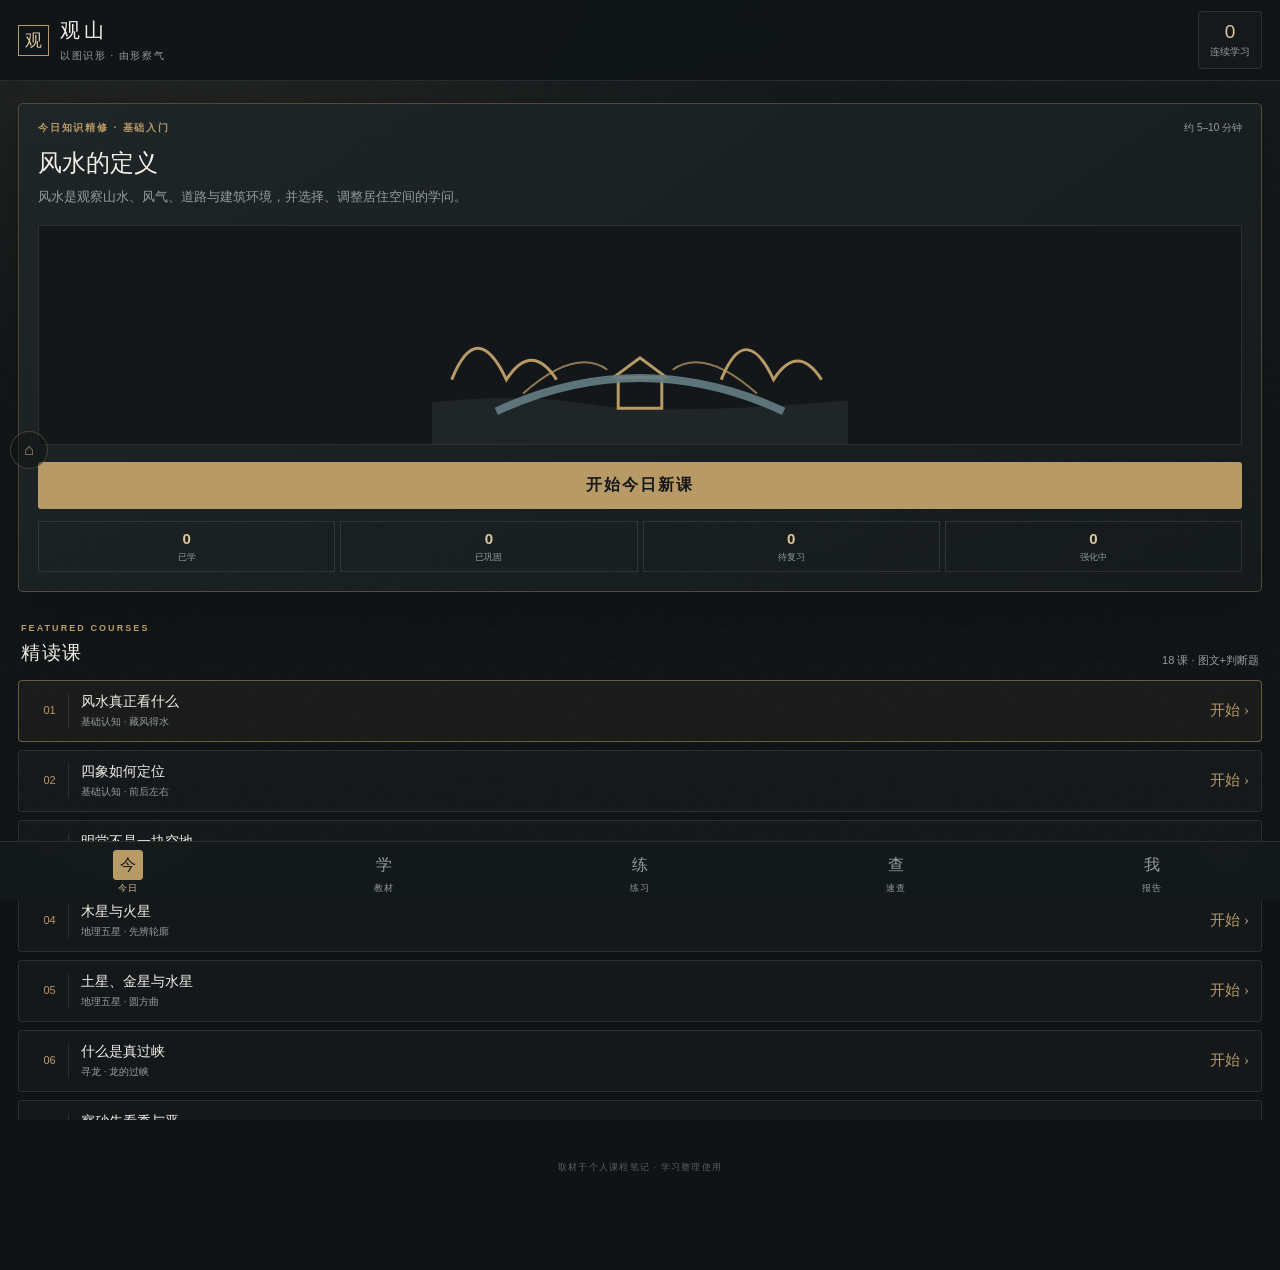
==== index.html @ dbce43f5 "首页改底部菜单：五个 tab，不再一路铺到底 用户反馈「界面太长了」。效仿象义随身的 .bottom-nav，把原来纵向排开的 五个版块拆成 today / book / drill / find /" ====
<!doctype html>
<html lang="zh-CN">
<head>
  <meta charset="utf-8">
  <meta name="viewport" content="width=device-width,initial-scale=1,viewport-fit=cover">
  <meta name="theme-color" content="#171b1d">
  <meta name="description" content="每天十分钟，以图识形，学习龙、砂、水、穴与城市风水。">
  <title>观山 · 风水识形</title>
  <link rel="manifest" href="manifest.json">
  <link rel="stylesheet" href="styles.css">
</head>
<body>
  <div class="grain"></div>
  <a class="portal" id="portal" href="https://nevergiveup0618.github.io/all-project/" aria-label="返回易术堂">⌂</a>
  <main class="app">
    <header class="mast">
      <div class="mast-id">
        <div class="seal">观</div>
        <div>
          <h1>观山</h1>
          <p class="subtitle" id="mast-sub">以图识形 · 由形察气</p>
        </div>
      </div>
      <button class="streak" id="streak" type="button"><b>0</b><span>连续学习</span></button>
    </header>

    <!-- ======== 今日 ======== -->
    <div class="view active" id="view-today">
      <section class="today" id="today"></section>

      <section class="section">
        <div class="section-head"><div><p>FEATURED COURSES</p><h2>精读课</h2></div><span>18 课 · 图文+判断题</span></div>
        <div class="path compact-path" id="featured-path"></div>
      </section>
    </div>

    <!-- ======== 学（教材） ======== -->
    <div class="view" id="view-book">
      <section class="section textbook">
        <div class="section-head"><div><p>TEXTBOOK</p><h2>教材</h2></div><span id="textbook-progress"></span></div>
        <p class="section-note">两种读法：<b>体系精讲</b>按龙穴砂水向的次第走，把五本教材讲同一件事的地方并到一起；<b>原文通读</b>按书从头读讲稿。查单个概念用「查」里的知识图鉴。</p>
        <div id="lecture-list" class="lecture-list"></div>
        <div id="textbook-list" class="textbook-list"></div>
        <a class="tb-index-link" href="zhishi.html">查全部知识点清单 · 1110 条<i>›</i></a>
      </section>
    </div>

    <!-- ======== 练 ======== -->
    <div class="view" id="view-drill">
      <section class="section image-training">
        <div class="section-head"><div><p>VISUAL QUIZ BANK</p><h2>识形图片题库</h2></div><span id="image-progress">0 / 75</span></div>
        <p class="section-note">一图五练：辨形、找证据、排误判、现场动作、综合结论。</p>
        <div class="image-stages" id="image-stages"></div>
        <div class="image-bank-actions"><button data-image-mode="next">继续练习</button><button data-image-mode="wrong">错图重练</button></div>
        <div class="image-recent" id="image-recent"></div>
      </section>

      <section class="section fieldwork">
        <div class="section-head"><div><p>FIELD PRACTICE</p><h2>实地勘察清单</h2></div><span id="field-progress">0 / 6</span></div>
        <p class="section-note">看完知识马上拿去用：按顺序观察、打勾并写下现场证据。</p>
        <div id="field-list" class="field-list"></div>
        <textarea id="field-notes" rows="4" placeholder="现场记录：位置、朝向、距离、风速、道路与水势……"></textarea>
      </section>
    </div>

    <!-- ======== 查 ======== -->
    <div class="view" id="view-find">
      <section class="section">
        <div class="section-head"><div><p>KNOWLEDGE ATLAS</p><h2>完整知识图鉴</h2></div><span id="library-count"></span></div>
        <p class="section-note">用于查概念、辨区别和回查教材；每日学习请从「今日」进入。</p>
        <div class="library-tools"><input id="library-search" type="search" placeholder="搜索：过峡 / 明堂 / 罗盘 / 八煞"><div class="library-tabs" id="library-tabs"></div></div>
        <div class="library-list" id="library-list"></div>
      </section>

      <section class="section">
        <div class="section-head"><div><p>QUICK REFERENCE</p><h2>识形速查</h2></div><span>7 张卡</span></div>
        <div class="reference-grid" id="ref-grid">
          <button data-ref="five">五星辨形<span>木火土金水</span></button>
          <button data-ref="four">四象定位<span>前后左右</span></button>
          <button data-ref="water">水形吉凶<span>环抱与反弓</span></button>
          <button data-ref="check">选宅六看<span>城市实用</span></button>
          <button data-ref="mount24">二十四山<span>八方三山</span></button>
          <button data-ref="huangquan">反复黄泉<span>坐向对应</span></button>
          <button data-ref="jiesha">劫煞对照<span>坐山取方</span></button>
        </div>
      </section>
    </div>

    <!-- ======== 我 ======== -->
    <div class="view" id="view-me">
      <section class="section dashboard" id="report">
        <div class="section-head"><div><p>LEARNING REPORT</p><h2>我的学习报告</h2></div><span>本机自动保存</span></div>
        <div id="report-content"></div>
      </section>
    </div>

    <footer>取材于个人课程笔记 · 学习整理使用</footer>
  </main>

  <nav class="tabbar" id="tabbar" aria-label="主导航">
    <button type="button" data-tab="today" class="on"><b>今</b><span>今日</span></button>
    <button type="button" data-tab="book"><b>学</b><span>教材</span></button>
    <button type="button" data-tab="drill"><b>练</b><span>练习</span></button>
    <button type="button" data-tab="find"><b>查</b><span>速查</span></button>
    <button type="button" data-tab="me"><b>我</b><span>报告</span></button>
  </nav>

  <div class="sheet" id="lesson-sheet" aria-hidden="true">
    <div class="sheet-mask" data-close></div>
    <article class="sheet-panel">
      <button class="sheet-close" data-close type="button">×</button>
      <div id="lesson-content"></div>
    </article>
  </div>

  <div class="sheet" id="ref-sheet" aria-hidden="true">
    <div class="sheet-mask" data-ref-close></div>
    <article class="sheet-panel ref-panel">
      <button class="sheet-close" data-ref-close type="button">×</button>
      <div id="ref-content"></div>
    </article>
  </div>

  <div class="sheet" id="textbook-sheet" aria-hidden="true">
    <div class="sheet-mask" data-tb-close></div>
    <article class="sheet-panel textbook-panel">
      <button class="sheet-close" data-tb-close type="button">×</button>
      <div id="textbook-content"></div>
    </article>
  </div>

  <div class="sheet" id="image-sheet" aria-hidden="true">
    <div class="sheet-mask" data-image-close></div>
    <article class="sheet-panel image-panel">
      <button class="sheet-close" data-image-close type="button">×</button>
      <div id="image-content"></div>
    </article>
  </div>

  <script src="data/textbook.js"></script>
  <script src="data/lectures.js"></script>
  <script src="library.js"></script>
  <script src="knowledge-detail.js"></script>
  <script src="image-bank.js"></script>
  <script src="app.js"></script>
  <script>if(window.top!==window.self){var p=document.getElementById('portal');if(p)p.remove()}</script>
</body>
</html>
---- styles.css ----
:root{--bg:#111517;--panel:#191e20;--panel2:#202628;--ink:#f1eee6;--muted:#969d9b;--line:rgba(255,255,255,.1);--gold:#b89a67;--gold2:#dbc79f;--good:#7f9b8c;--bad:#a87972}
*{box-sizing:border-box;-webkit-tap-highlight-color:transparent}html,body{margin:0;min-height:100%;background:var(--bg);color:var(--ink)}
body{font-family:"Songti SC","STSong","Noto Serif SC","PingFang SC",serif;background:radial-gradient(80% 45% at 12% 0,rgba(184,154,103,.09),transparent 65%),linear-gradient(180deg,#151a1c,#0f1315 70%)}
.portal{position:fixed;z-index:20;left:10px;top:50%;transform:translateY(-50%);width:38px;height:38px;display:grid;place-items:center;border:1px solid rgba(184,154,103,.45);border-radius:50%;background:rgba(17,21,23,.78);color:var(--gold2);text-decoration:none;opacity:.7}
button{font:inherit}.grain{position:fixed;inset:0;opacity:.18;pointer-events:none;background-image:url("data:image/svg+xml,%3Csvg viewBox='0 0 160 160' xmlns='http://www.w3.org/2000/svg'%3E%3Cfilter id='n'%3E%3CfeTurbulence type='fractalNoise' baseFrequency='.9' numOctaves='2' stitchTiles='stitch'/%3E%3C/filter%3E%3Crect width='100%25' height='100%25' filter='url(%23n)' opacity='.08'/%3E%3C/svg%3E")}
.app{position:relative;width:min(100%,520px);margin:auto;padding:0 18px calc(env(safe-area-inset-bottom) + 96px)}
/* ⭐ 2026-08-11 底部菜单改版：首页原本 5 个版块一路铺到底（用户反馈「太长了」），
   改成「今日/教材/练习/速查/报告」五个 view，效仿象义随身的 .bottom-nav。
   ⚠️ 抬头改成 sticky 细条，用负 margin 顶掉 .app 的左右内边距；
      .app 的上内边距已归零，安全区由 .mast 自己吃。 */
.mast{position:sticky;top:0;z-index:15;display:flex;justify-content:space-between;align-items:center;gap:12px;
  margin:0 -18px 20px;padding:calc(env(safe-area-inset-top) + 11px) 18px 11px;
  background:rgba(17,21,23,.93);backdrop-filter:blur(12px);-webkit-backdrop-filter:blur(12px);border-bottom:1px solid var(--line)}
.mast-id{display:flex;align-items:center;gap:11px;min-width:0}
.seal{flex:none;width:31px;height:31px;display:grid;place-items:center;border:1px solid var(--gold);color:var(--gold2);font-size:17px}
.eyebrow,.section-head p{margin:0 0 7px;color:var(--gold);font:600 9px/1 "PingFang SC",sans-serif;letter-spacing:.23em}
.mast h1{font-size:20px;letter-spacing:.2em;margin:0;font-weight:550}
.subtitle{color:var(--muted);font-size:10px;letter-spacing:.16em;margin:5px 0 0;white-space:nowrap;overflow:hidden;text-overflow:ellipsis}
.view{display:none}.view.active{display:block}
.tabbar{position:fixed;left:0;right:0;bottom:0;z-index:30;display:flex;width:min(100%,520px);margin:0 auto;
  background:rgba(20,25,27,.96);backdrop-filter:blur(14px);-webkit-backdrop-filter:blur(14px);
  border-top:1px solid var(--line);padding-bottom:env(safe-area-inset-bottom)}
.tabbar button{flex:1;border:0;background:none;color:var(--muted);font-family:inherit;
  padding:8px 0 7px;display:flex;flex-direction:column;align-items:center;gap:4px}
.tabbar b{width:30px;height:30px;display:grid;place-items:center;border:1px solid transparent;border-radius:3px;font-size:16px;font-weight:500}
.tabbar span{font:9px/1 "PingFang SC",sans-serif;letter-spacing:.1em}
.tabbar button.on{color:var(--gold2)}
.tabbar button.on b{background:var(--gold);color:#141718;border-color:var(--gold)}.streak{border:1px solid var(--line);background:rgba(255,255,255,.025);color:var(--ink);border-radius:4px;padding:10px 11px;text-align:center}.streak b{display:block;color:var(--gold2);font:500 19px/1 "PingFang SC",sans-serif}.streak span{display:block;color:var(--muted);font:10px/1.2 "PingFang SC",sans-serif;margin-top:5px}
.today{margin:22px 0 32px;padding:19px;border:1px solid rgba(184,154,103,.34);background:linear-gradient(145deg,rgba(32,38,40,.94),rgba(22,27,29,.95));box-shadow:0 18px 50px rgba(0,0,0,.2);border-radius:5px}.today-top{display:flex;justify-content:space-between;align-items:flex-start}.today-label{color:var(--gold);font:600 10px/1 "PingFang SC",sans-serif;letter-spacing:.18em}.today-time{color:var(--muted);font:10px/1 "PingFang SC",sans-serif}.today h2{font-size:24px;margin:14px 0 7px;font-weight:550}.today-desc{color:var(--muted);font:13px/1.7 "PingFang SC",sans-serif;margin:0}.today-visual{height:180px;margin:17px 0;background:#131719;border:1px solid var(--line);overflow:hidden}.today-visual svg,.lesson-visual svg{width:100%;height:100%;display:block}.start{width:100%;border:0;border-radius:3px;padding:13px;background:var(--gold);color:#141718;font-weight:650;letter-spacing:.12em}.done-banner{display:flex;align-items:center;justify-content:center;gap:8px;color:var(--good);font:12px/1 "PingFang SC",sans-serif;margin-top:11px}
.study-metrics{display:grid;grid-template-columns:repeat(4,1fr);gap:5px;margin-top:12px}.study-metrics span{padding:8px 2px;border:1px solid var(--line);text-align:center;color:var(--muted);font:9px/1.2 "PingFang SC",sans-serif}.study-metrics b{display:block;margin-bottom:4px;color:var(--gold2);font-size:15px}
.section{margin:0 0 33px}.section-head{display:flex;align-items:end;justify-content:space-between;margin:0 3px 14px}.section-head h2{font-size:19px;margin:0;font-weight:550;letter-spacing:.08em}.section-head>span{color:var(--muted);font:11px/1 "PingFang SC",sans-serif}
.path{display:grid;gap:8px}.path-item{width:100%;display:grid;grid-template-columns:38px 1fr auto;gap:12px;align-items:center;padding:12px;border:1px solid var(--line);background:rgba(255,255,255,.025);color:var(--ink);text-align:left;border-radius:4px}.path-item.active{border-color:rgba(184,154,103,.5);background:rgba(184,154,103,.06)}.path-item.done{opacity:.62}.path-no{height:34px;display:grid;place-items:center;border-right:1px solid var(--line);color:var(--gold);font:11px/1 "PingFang SC",sans-serif}.path-copy b{display:block;font-size:14px;font-weight:550}.path-copy span{display:block;color:var(--muted);font:10px/1.5 "PingFang SC",sans-serif;margin-top:3px}.path-state{color:var(--gold);font-size:15px}
.course-tabs{display:flex;gap:7px;margin:-2px 2px 12px;overflow:auto}.course-tabs button{flex:none;padding:7px 11px;border:1px solid var(--line);border-radius:18px;background:transparent;color:var(--muted);font:10px/1 "PingFang SC",sans-serif}.course-tabs button.on{border-color:var(--gold);color:var(--gold2);background:rgba(184,154,103,.06)}.path-empty{padding:24px 12px;border:1px dashed var(--line);color:var(--muted);text-align:center;font:12px/1.7 "PingFang SC",sans-serif}.path-state.replay{font:9px/1 "PingFang SC",sans-serif;white-space:nowrap;color:var(--gold2)}
.reference-grid{display:grid;grid-template-columns:1fr 1fr;gap:8px}.reference-grid button{padding:16px 13px;border:1px solid var(--line);border-radius:4px;background:rgba(255,255,255,.025);color:var(--ink);text-align:left;font-size:14px}.reference-grid span{display:block;color:var(--muted);font:10px/1 "PingFang SC",sans-serif;margin-top:7px}footer{text-align:center;color:#59615f;font-size:9px;letter-spacing:.14em;padding-top:8px}
.library-tools{margin-bottom:12px}.library-tools input{width:100%;padding:12px 13px;border:1px solid var(--line);border-radius:3px;background:rgba(255,255,255,.035);color:var(--ink);outline:none;font:12px/1 "PingFang SC",sans-serif}.library-tools input:focus{border-color:rgba(184,154,103,.55)}.library-tabs{display:flex;gap:7px;overflow:auto;padding:9px 0 2px}.library-tabs button{flex:none;padding:6px 11px;border:1px solid var(--line);border-radius:18px;background:transparent;color:var(--muted);font:10px/1 "PingFang SC",sans-serif}.library-tabs button.on{border-color:var(--gold);color:var(--gold2)}.library-list{display:grid;gap:7px;max-height:540px;overflow:auto}.library-item{display:grid;grid-template-columns:33px 1fr auto;align-items:center;gap:10px;width:100%;padding:11px;border:1px solid var(--line);border-radius:3px;background:rgba(255,255,255,.02);color:var(--ink);text-align:left}.library-item .li-no{color:var(--gold);font:9px/1 "PingFang SC",sans-serif}.library-item b{display:block;font-size:13px;font-weight:550}.library-item small{display:block;color:var(--muted);font:9px/1.4 "PingFang SC",sans-serif;margin-top:3px}.library-item>i{font-style:normal;color:#66706d}.knowledge-card{padding:14px 0;border-bottom:1px solid #d5d0c6}.knowledge-card:last-child{border:0}.knowledge-card h3{font-size:18px;margin:0 0 8px}.knowledge-card p{font:13px/1.85 "PingFang SC",sans-serif;color:#5f6562;margin:0}.knowledge-tags{display:flex;gap:6px;margin:12px 0}.knowledge-tags span{padding:5px 8px;background:#e4e0d7;color:#806944;font:9px/1 "PingFang SC",sans-serif;border-radius:2px}
.section-note{margin:-6px 3px 12px;color:var(--muted);font:11px/1.65 "PingFang SC",sans-serif}.library-category{width:100%;display:grid;grid-template-columns:1fr auto;gap:10px;align-items:center;padding:16px 14px;border:1px solid var(--line);border-radius:4px;background:rgba(255,255,255,.025);color:var(--ink);text-align:left}.library-category b{display:block;font-size:15px}.library-category p{margin:5px 0 0;color:var(--muted);font:10px/1.55 "PingFang SC",sans-serif}.library-category span{color:var(--gold2);font:11px/1 "PingFang SC",sans-serif}.knowledge-checks{display:grid;gap:7px;margin-top:10px}.knowledge-checks div{padding:9px 10px;background:#e7e3da;color:#4f5653;font:12px/1.6 "PingFang SC",sans-serif}.knowledge-checks i{color:#987a4d;font-style:normal;margin-right:6px}
.sheet{position:fixed;inset:0;z-index:30;visibility:hidden}.sheet.on{visibility:visible}.sheet-mask{position:absolute;inset:0;background:rgba(0,0,0,.72);opacity:0;transition:.25s}.sheet.on .sheet-mask{opacity:1}.sheet-panel{position:absolute;left:50%;bottom:0;transform:translate(-50%,105%);width:min(100%,560px);max-height:92vh;overflow:auto;background:#f1eee6;color:#202526;border-radius:9px 9px 0 0;padding:25px 20px calc(env(safe-area-inset-bottom) + 30px);transition:transform .3s ease}.sheet.on .sheet-panel{transform:translate(-50%,0)}.sheet-close{position:sticky;float:right;top:0;z-index:2;width:34px;height:34px;border:1px solid #d7d2c8;background:#e9e5dc;border-radius:50%;font-size:21px;color:#5e625f}.lesson-kicker{color:#8f7348;font:600 10px/1 "PingFang SC",sans-serif;letter-spacing:.18em}.sheet h2{font-size:27px;margin:10px 45px 6px 0}.lesson-lead{color:#727673;font:13px/1.7 "PingFang SC",sans-serif}.lesson-visual{height:220px;background:#e5e1d8;margin:20px 0;border:1px solid #d4cec2}.observe{padding:14px;border-left:3px solid #a88958;background:#e7e3da;font:13px/1.75 "PingFang SC",sans-serif}.keypoints{display:grid;gap:8px;margin:18px 0}.keypoint{display:grid;grid-template-columns:26px 1fr;gap:8px;padding:10px;border-bottom:1px solid #d7d2c8}.keypoint i{color:#9b7a49;font-style:normal}.keypoint b{font-size:14px}.keypoint p{margin:4px 0 0;color:#656a67;font:12px/1.6 "PingFang SC",sans-serif}.compare{display:grid;grid-template-columns:1fr 1fr;gap:8px;margin:18px 0}.compare>div{padding:13px;border:1px solid #d5d0c6}.compare .good{border-top:3px solid #718b7c}.compare .bad{border-top:3px solid #a56f68}.compare b{display:block;font-size:13px}.compare p{margin:6px 0 0;color:#666b68;font:11px/1.55 "PingFang SC",sans-serif}.quiz{margin-top:22px;padding-top:19px;border-top:1px solid #cec8bd}.quiz h3{font-size:16px}.answers{display:grid;gap:8px}.answers button{padding:11px;border:1px solid #cfc9be;background:#f7f5f0;text-align:left;border-radius:3px;color:#292e2e}.answers button.ok{background:#dfe8e1;border-color:#789184}.answers button.no{background:#eadedc;border-color:#a77972}.feedback{font:12px/1.7 "PingFang SC",sans-serif;color:#656a67;min-height:20px}.complete{width:100%;padding:13px;border:0;border-radius:3px;background:#252c2e;color:#fff;margin-top:18px}.complete.done{background:#718b7c}.source{color:#999b96;font:9px/1.5 "PingFang SC",sans-serif;text-align:center;margin-top:13px}.ref-panel h2{margin-bottom:18px}.ref-list{display:grid;gap:8px}.ref-row{padding:13px;border:1px solid #d5d0c6}.ref-row b{font-size:14px}.ref-row p{margin:5px 0 0;color:#666b68;font:12px/1.6 "PingFang SC",sans-serif}
@media(min-width:700px){.today-visual{height:220px}}
@media(prefers-reduced-motion:reduce){.sheet-mask,.sheet-panel{transition:none}}
/* Touch safety: keep the sheet content above its dismiss mask. */
.sheet-mask{z-index:0}.sheet-panel{z-index:1}.sheet-close{z-index:4}
.quiz,.complete{position:relative;z-index:2}.answers button{position:relative!important;z-index:5!important;display:block;width:100%;min-height:48px;cursor:pointer;pointer-events:auto!important;touch-action:manipulation;-webkit-appearance:none;user-select:none}.complete{cursor:pointer;touch-action:manipulation}
.lesson-section{display:grid;grid-template-columns:30px 1fr;gap:11px;padding:19px 0;border-bottom:1px solid #d7d2c8}.lesson-section>span{color:#9b7a49;font:10px/1 "PingFang SC",sans-serif;padding-top:5px}.lesson-section h3,.related h3{font-size:16px;margin:0 0 8px}.lesson-section>div>p{margin:0;color:#5f6562;font:13px/1.85 "PingFang SC",sans-serif}.lesson-section .keypoints{margin:0}.mistake{margin:18px 0;padding:14px;background:#e7e1d8;border-left:3px solid #9c6e67}.mistake b{font-size:13px}.mistake p{margin:5px 0 0;color:#656461;font:12px/1.75 "PingFang SC",sans-serif}.related{margin:22px 0 5px}.related button{display:block;width:100%;padding:11px 0;border:0;border-bottom:1px solid #d7d2c8;background:transparent;text-align:left;color:#262c2c}.related button b{display:block;font-size:13px}.related button span{display:block;margin-top:4px;color:#6a706d;font:11px/1.55 "PingFang SC",sans-serif}
.rate{margin-top:22px;padding:16px;background:#e4e0d7}.rate h3{font-size:15px;margin:0 0 11px}.rate>div{display:grid;grid-template-columns:repeat(3,1fr);gap:6px}.rate button{padding:10px 3px;border:1px solid #cac3b8;background:#f4f1ea;color:#343a38;font-size:12px}.rate small{display:block;margin-top:4px;color:#777b78;font-size:8px}
.report-grid{display:grid;grid-template-columns:repeat(3,1fr);gap:8px}.report-grid div{background:rgba(255,255,255,.03);border:1px solid var(--line);padding:14px 4px;text-align:center}.report-grid b{display:block;font:26px Georgia;color:var(--gold2)}.report-grid span{font:9px "PingFang SC",sans-serif;color:var(--muted)}.weak{margin-top:9px;padding:13px;border-left:2px solid var(--gold);background:rgba(255,255,255,.025);display:grid;gap:5px}.weak span{color:var(--muted);font:10px/1.5 "PingFang SC",sans-serif}.weak button{justify-self:start;border:0;background:none;color:var(--gold2);padding:4px 0;font-size:11px}.badges{display:flex;gap:7px;overflow:auto;padding-top:11px}.badge{min-width:83px;padding:9px 5px;border:1px solid var(--line);text-align:center;font-size:10px;color:#606866}.badge i,.badge small{display:block}.badge i{font:18px Georgia}.badge.earned{color:var(--gold2);border-color:rgba(184,154,103,.5);background:rgba(184,154,103,.06)}.badge small{font-size:8px;opacity:.65;margin-top:3px}.mindmap{display:grid;grid-template-columns:96px 1fr;gap:20px;align-items:center}.map-root{border:1px solid var(--gold);background:#202628;color:var(--gold2);border-radius:50%;width:94px;height:94px;display:flex;flex-direction:column;align-items:center;justify-content:center;text-align:center;font-size:21px}.map-root small{font:8px sans-serif;opacity:.65}.map-branches{display:grid;grid-template-columns:repeat(2,1fr);gap:7px}.map-branches button{text-align:left;padding:10px;border:1px solid var(--line);background:rgba(255,255,255,.025);color:var(--ink)}.map-branches b,.map-branches span,.map-branches small{display:block}.map-branches span{font-size:9px;margin:3px 0;color:var(--muted)}.map-branches small{font-size:8px;color:var(--gold)}.field-list{display:grid;gap:7px}.field-list label{display:flex;align-items:center;gap:9px;padding:12px;border:1px solid var(--line);background:rgba(255,255,255,.025);font-size:11px}.field-list input{width:19px;height:19px;accent-color:#9b825b}.field-list label>span{font:16px Georgia;color:var(--gold)}.fieldwork textarea{width:100%;margin-top:10px;padding:13px;border:1px solid var(--line);background:rgba(255,255,255,.035);color:var(--ink);font:11px/1.7 "PingFang SC",sans-serif;resize:vertical}.real-photo{margin:20px 0;background:#171b1d;padding:7px}.real-photo img{display:block;width:100%}.real-photo figcaption{padding:8px 4px 2px;color:#c9c0ad;font:9px/1.5 "PingFang SC",sans-serif}
@media(max-width:430px){.mindmap{grid-template-columns:1fr}.map-root{margin:auto;width:84px;height:84px}.report-grid b{font-size:22px}}
.image-stages{display:grid;gap:8px}.image-stages>button{display:grid;grid-template-columns:35px 1fr auto;gap:10px;align-items:center;width:100%;padding:13px;border:1px solid var(--line);background:rgba(255,255,255,.025);color:var(--ink);text-align:left}.image-stages i{color:var(--gold);font:11px sans-serif}.image-stages b,.image-stages small{display:block}.image-stages small{margin-top:4px;color:var(--muted);font:9px "PingFang SC",sans-serif}.image-stages em{font:10px sans-serif;color:var(--gold2);font-style:normal}.image-bank-actions{display:grid;grid-template-columns:1fr 1fr;gap:8px;margin-top:9px}.image-bank-actions button{padding:11px;border:1px solid var(--gold);background:var(--gold);color:#171b1d}.image-bank-actions button+button{background:transparent;color:var(--gold2)}.image-recent h3{font-size:12px;margin:16px 0 7px}.image-recent>button{display:grid;grid-template-columns:22px 1fr auto;width:100%;gap:8px;padding:9px 0;border:0;border-bottom:1px solid var(--line);background:transparent;color:var(--ink);text-align:left;font-size:10px}.image-recent>button span{color:var(--gold)}.image-recent>button small{color:var(--muted)}.image-question-visual{margin:18px 0;background:#161a1c;border:1px solid #cfc8ba;min-height:210px;display:grid;place-items:center;overflow:hidden}.image-question-visual svg,.image-question-visual img{display:block;width:100%;max-height:360px;object-fit:contain}.image-prompt{padding:13px;border-left:3px solid #a88958;background:#e6e1d7}.image-prompt b{color:#8c7046;font-size:11px}.image-prompt p{margin:5px 0 0;font:14px/1.65 "PingFang SC",sans-serif}.image-answers{display:grid;gap:8px;margin-top:14px}.image-answers button{min-height:50px;padding:11px;border:1px solid #cdc6ba;background:#f8f5ee;color:#292e2e;text-align:left;touch-action:manipulation}.image-answers button.ok{background:#dfe8e1;border-color:#789184}.image-answers button.no{background:#eadedc;border-color:#a77972}.image-explain{margin-top:13px}.image-explain>b{font-size:14px}.image-explain p{color:#5f6562;font:12px/1.7 "PingFang SC",sans-serif}.image-explain button{width:100%;padding:11px;border:0;background:#262d2e;color:white}
.section #path{max-height:680px;overflow:auto;padding-right:2px}.compact-path{max-height:440px;overflow:auto}.course-pair{display:grid;gap:11px;margin:20px 0}.course-pair article{padding:16px;border:1px solid #d2ccc0;background:#f7f4ed}.course-pair article>span{color:#94774a;font:10px sans-serif}.course-pair h3{margin:7px 0;font-size:19px}.course-pair p{color:#5f6562;font:13px/1.8 "PingFang SC",sans-serif}.course-pair article>div{padding:10px;background:#e7e2d8;color:#5c625f;font:11px/1.6 "PingFang SC",sans-serif}.course-pair article>div b{display:block;color:#866c45}.course-pair article button{margin-top:10px;padding:8px 0;border:0;background:transparent;color:#80633a;font-size:11px}.course-pair article small{display:block;color:#989991;font:8px "PingFang SC",sans-serif}
.auto-review{margin-top:22px;padding:16px;background:#e4e0d7;border-top:3px solid #8b744f}.auto-review h3{margin:0 0 7px;font-size:16px}.auto-review p{margin:0 0 12px;color:#626865;font:12px/1.7 "PingFang SC",sans-serif}.auto-review button{width:100%;min-height:48px;border:0;background:#252c2e;color:#fff;touch-action:manipulation}

/* ---- 原「可折叠版块」已随底部菜单改版删除 ----
   实地勘察／识形速查曾用 <details> 收起来压首页长度；现在它们各自住进
   「练」「查」两个 tab，不再需要折叠，<details> 与 .fold 样式一并去掉。 */

/* ⭐ 宽屏拉开（2026-08-11 修正）：布局不变，只放开容器宽度。
   ⚠️ 这站容器用的是 width:min(100%,520px) 而不是 max-width，要改 width。
   ⚠️ 初版做成了 .section 重排多列，用户反馈「整体布局都变了」，已撤销。 */
@media(min-width:900px){
  main.app{width:min(100%,1600px)}
  /* ⚠️ 底栏得跟着容器一起放开，否则宽屏上它还缩在中间 520px 里。 */
  .tabbar{width:min(100%,1600px)}
}

/* ---- 教材精读：首页目录（暗）+ sheet 内长文阅读（浅）---- */
.textbook-list{display:grid;gap:10px}
.tb-book{border:1px solid var(--line);border-radius:4px;background:rgba(255,255,255,.022);overflow:hidden}
.tb-book-head{display:flex;align-items:center;justify-content:space-between;gap:10px;padding:13px 14px;border-bottom:1px solid var(--line);background:rgba(184,154,103,.05)}
.tb-book-head b{display:block;font-size:14px;font-weight:550}
.tb-book-head small{display:block;margin-top:4px;color:var(--muted);font:9px/1.4 "PingFang SC",sans-serif}
.tb-book-head em{font-style:normal;color:var(--gold2);font:12px/1 "PingFang SC",sans-serif;white-space:nowrap}
.tb-group{border-bottom:1px solid var(--line)}
.tb-group:last-child{border-bottom:0}
.tb-group>summary{list-style:none;cursor:pointer;display:flex;align-items:center;justify-content:space-between;padding:11px 14px}
.tb-group>summary::-webkit-details-marker{display:none}
.tb-group>summary b{font-size:12px;font-weight:500;color:var(--ink)}
.tb-group>summary b::before{content:"›";display:inline-block;margin-right:7px;color:var(--gold);transition:transform .2s}
.tb-group[open]>summary b::before{transform:rotate(90deg)}
.tb-group>summary span{color:var(--muted);font:10px/1 "PingFang SC",sans-serif}
.tb-item{display:grid;grid-template-columns:26px 1fr auto;align-items:center;gap:10px;width:100%;padding:10px 14px 10px 24px;border:0;border-top:1px solid rgba(255,255,255,.05);background:transparent;color:var(--ink);text-align:left}
.tb-item i{font-style:normal;color:var(--gold);font:10px/1 "PingFang SC",sans-serif}
.tb-item span{font-size:12.5px}
.tb-item em{font-style:normal;color:#5d6664;font:9px/1 "PingFang SC",sans-serif}
.tb-item.done span{color:var(--muted)}
.tb-item.done i::after{content:"✓";margin-left:2px;color:var(--good)}
/* 阅读页 */
.textbook-panel .tb-doc{margin:18px 0 4px}
.tb-doc p{margin:0 0 15px;font:15px/1.95 "PingFang SC",sans-serif;color:#333937}
.tb-doc .verse{margin:20px 0;padding:15px 12px;border-left:3px solid #a88958;background:#e7e3da;display:grid;gap:7px;text-align:center}
.tb-doc .verse span{font:15px/1.5 Georgia,"Songti SC",serif;letter-spacing:.13em;color:#6b5533}
.tb-alt{margin:8px 0 0;color:#9a9d98;font:10px/1.6 "PingFang SC",sans-serif}
.tb-links{margin-top:22px;padding-top:16px;border-top:1px solid #cec8bd}
.tb-links h3{font-size:15px;margin:0 0 5px}
.tb-links p{margin:0 0 10px;color:#767a77;font:11px/1.6 "PingFang SC",sans-serif}
.tb-links div{display:flex;flex-wrap:wrap;gap:7px}
.tb-links button{padding:7px 12px;border:1px solid #cfc9be;border-radius:16px;background:#f7f5f0;color:#6b5533;font:11px/1 "PingFang SC",sans-serif}
.tb-foot{margin-top:22px}
.tb-done{width:100%;padding:13px;border:0;border-radius:3px;background:#252c2e;color:#fff;font-size:13px}
.tb-done.done{background:#718b7c}
.tb-nav{display:grid;grid-template-columns:1fr 1fr;gap:8px;margin-top:9px}
.tb-nav button{padding:11px;border:1px solid #cfc9be;background:transparent;color:#5c6360;font:11px/1 "PingFang SC",sans-serif;border-radius:3px}

/* ---- 体系精讲 ---- */
.lecture-list{margin-bottom:10px}
.lec-book .tb-book-head{background:rgba(184,154,103,.09)}
.lec-code{font-style:normal;display:inline-block;min-width:17px;margin-right:7px;color:var(--gold2);font:600 10px/1 Georgia,serif}
.lec-doc{margin:16px 0 4px}
.lec-doc p{margin:0 0 13px;font:14.5px/1.9 "PingFang SC",sans-serif;color:#333937}
.lec-lead{padding:11px 13px;border-left:3px solid #a88958;background:#e9e5db;font-weight:500}
.lec-h{margin:22px 0 9px;font-size:16px;color:#5d4a2c}
.lec-q{margin:0 0 14px;padding:11px 13px;background:#eeebe2;border-radius:3px}
.lec-q p{margin:0 0 6px;font-size:14px;line-height:1.85;color:#454b48}
.lec-q p:last-of-type{margin-bottom:0}
.lec-q cite{display:block;margin-top:8px;font-style:normal;text-align:right;color:#8f7348;font:10.5px/1 "PingFang SC",sans-serif}
.lec-note{margin:0 0 13px;padding:10px 12px;border-radius:3px;font:13px/1.8 "PingFang SC",sans-serif}
.lec-note.warn{background:#f0e4e1;border-left:3px solid #a5736b;color:#5c433e}
.lec-note.key{background:#e6ece6;border-left:3px solid #6f8c78;color:#3d4f43}
.lec-note.ref{background:#e7e7e2;border-left:3px solid #9a9a90;color:#55574f;font-size:12px}
.lec-ul{margin:0 0 13px;padding-left:19px}
.lec-ul li{margin-bottom:6px;font:13.5px/1.8 "PingFang SC",sans-serif;color:#3d4340}
.lec-tw{overflow-x:auto;margin:0 0 15px}
.lec-tw table{border-collapse:collapse;width:auto;min-width:100%;font-size:13px}
.lec-tw th,.lec-tw td{border:1px solid #d5d0c6;padding:7px 10px;text-align:left}
.lec-tw th{background:#e7e3da;color:#6b5533;font-weight:600;white-space:nowrap}
.lec-src{margin:16px 0 0;padding-top:11px;border-top:1px solid #cec8bd;color:#8b8e88;font:11px/1.7 "PingFang SC",sans-serif}
.lec-doc b{color:#2c3130}
.tb-index-link{display:flex;align-items:center;justify-content:space-between;margin-top:10px;padding:13px 14px;border:1px solid var(--line);border-radius:4px;background:rgba(184,154,103,.05);color:var(--gold2);text-decoration:none;font-size:13px}
.tb-index-link i{font-style:normal;color:var(--gold)}
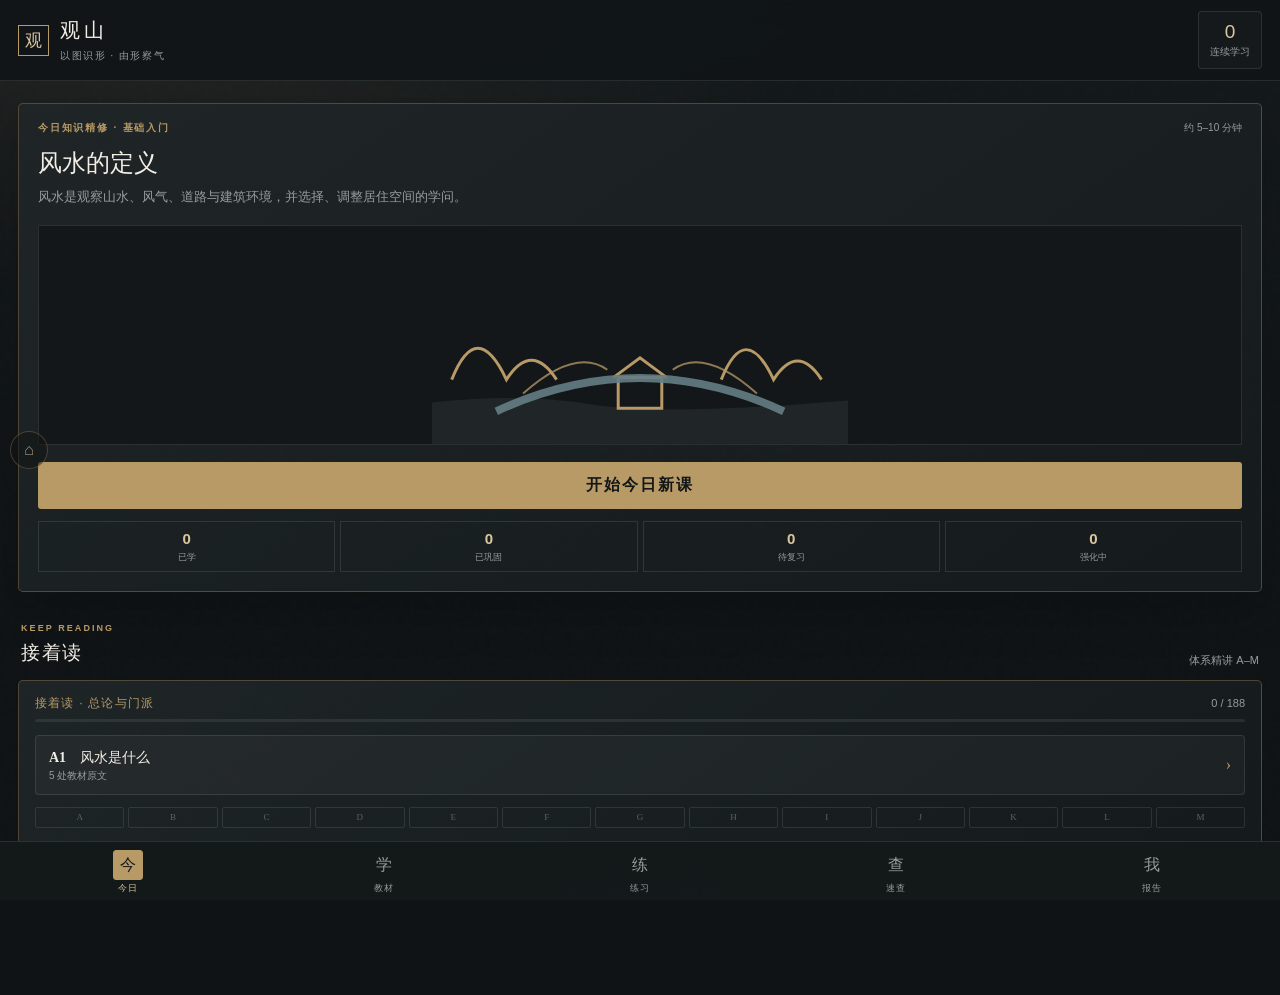
==== commit 37835660: "撤掉精读课，今日页改为「接着读 · 体系精讲」 精读课 18 课是全站唯一没溯源的一块：内容是转述、无页码、从未核对； 6 课出自《从零开始学罗盘》——不在杨公五本体系内；第15课把 「地盘立向·人盘" ====
--- a/index.html
+++ b/index.html
@@ -28,9 +28,10 @@
     <div class="view active" id="view-today">
       <section class="today" id="today"></section>
 
+      <!-- 接替原「精读课」：日课接到体系精讲那 188 条核对过的正文上 -->
       <section class="section">
-        <div class="section-head"><div><p>FEATURED COURSES</p><h2>精读课</h2></div><span>18 课 · 图文+判断题</span></div>
-        <div class="path compact-path" id="featured-path"></div>
+        <div class="section-head"><div><p>KEEP READING</p><h2>接着读</h2></div><span>体系精讲 A–M</span></div>
+        <div class="next-lec" id="next-lecture"></div>
       </section>
     </div>
 
@@ -105,14 +106,6 @@
     <button type="button" data-tab="me"><b>我</b><span>报告</span></button>
   </nav>
 
-  <div class="sheet" id="lesson-sheet" aria-hidden="true">
-    <div class="sheet-mask" data-close></div>
-    <article class="sheet-panel">
-      <button class="sheet-close" data-close type="button">×</button>
-      <div id="lesson-content"></div>
-    </article>
-  </div>
-
   <div class="sheet" id="ref-sheet" aria-hidden="true">
     <div class="sheet-mask" data-ref-close></div>
     <article class="sheet-panel ref-panel">
--- a/styles.css
+++ b/styles.css
@@ -125,3 +125,27 @@
 .lec-doc b{color:#2c3130}
 .tb-index-link{display:flex;align-items:center;justify-content:space-between;margin-top:10px;padding:13px 14px;border:1px solid var(--line);border-radius:4px;background:rgba(184,154,103,.05);color:var(--gold2);text-decoration:none;font-size:13px}
 .tb-index-link i{font-style:normal;color:var(--gold)}
+/* 说明性小节（本类完成情况等）：读得到，但不计进度、不给已读勾 */
+.tb-item.note span{color:var(--muted)}
+.tb-item.note em{color:#6f7a7d;font-size:9px}
+
+/* ---- 接着读（接替原「精读课」版块）---- */
+.next-lec{padding:16px;border:1px solid rgba(184,154,103,.34);border-radius:5px;background:linear-gradient(145deg,rgba(32,38,40,.94),rgba(22,27,29,.95))}
+.nx-top{display:flex;align-items:baseline;justify-content:space-between;gap:10px}
+.nx-top span{font:12px/1 "PingFang SC",sans-serif;color:var(--gold);letter-spacing:.1em}
+.nx-top em{font-style:normal;color:var(--muted);font:11px/1 "PingFang SC",sans-serif}
+.nx-bar{height:3px;background:rgba(255,255,255,.08);border-radius:2px;overflow:hidden;margin:10px 0 13px}
+.nx-bar i{display:block;height:100%;background:var(--gold)}
+.nx-go{width:100%;display:grid;grid-template-columns:1fr auto;align-items:center;gap:4px 10px;
+  padding:13px;border:1px solid var(--line);border-radius:4px;background:rgba(255,255,255,.03);color:var(--ink);text-align:left}
+/* ⚠️ 三个子元素必须显式定位：只写 grid-template-columns 的话 <i> 会被自动
+   放进第一格，把标题挤到右边（踩过）。 */
+.nx-go b{grid-area:1/1;font-size:14px;font-weight:550}
+.nx-go small{grid-area:2/1;color:var(--muted);font:10px/1 "PingFang SC",sans-serif}
+.nx-go>i{grid-area:1/2/3/3;font-style:normal;color:var(--gold);font-size:16px}
+.nx-done{margin:0;color:var(--muted);font:12px/1.7 "PingFang SC",sans-serif}
+.nx-grid{display:flex;gap:4px;margin-top:12px}
+.nx-grid span{flex:1;text-align:center;padding:5px 0;border:1px solid var(--line);border-radius:2px;
+  color:#5b6360;font:9px/1 Georgia,serif}
+.nx-grid span.part{color:var(--gold2);border-color:rgba(184,154,103,.4)}
+.nx-grid span.full{color:#141718;background:var(--gold);border-color:var(--gold)}
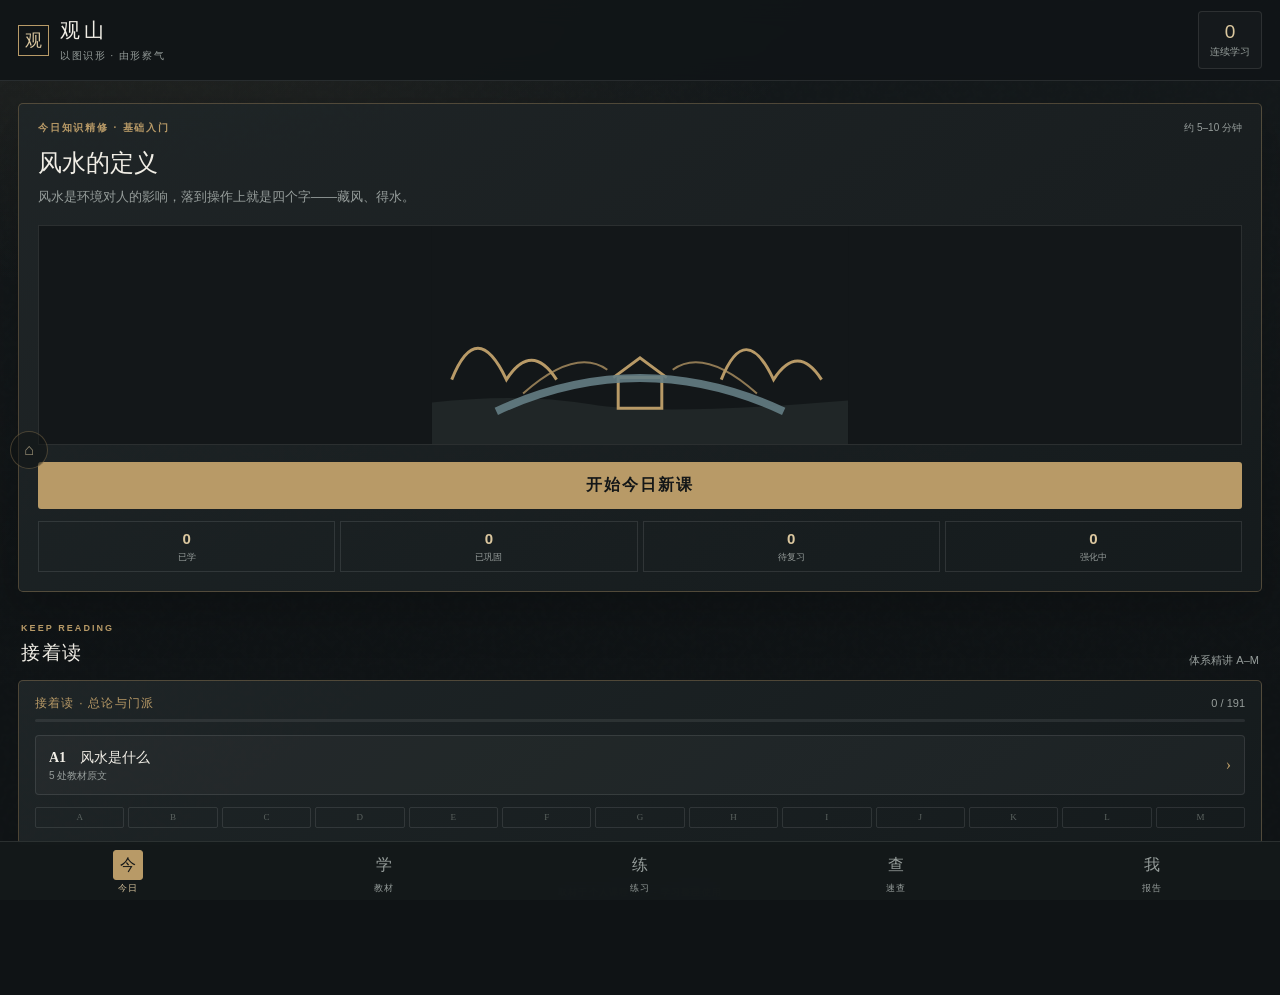
==== commit 041cd5eb: "加知识点练习：体系精讲 A–M 挖出 503 道断地规则题，按章练/今日一组/错题回炉/间隔复习，答完 5 秒看讲解与教材页码；测试核对页码出处与答案不靠长度可猜 Co-Authored-By: Cl" ====
--- a/index.html
+++ b/index.html
@@ -48,6 +48,12 @@
 
     <!-- ======== 练 ======== -->
     <div class="view" id="view-drill">
+      <section class="section">
+        <div class="section-head"><div><p>KNOWLEDGE QUIZ</p><h2>知识点练习</h2></div><span>503 题 · A–M</span></div>
+        <p class="section-note">从体系精讲逐条挖出的断地规则，四选一，答完看讲解和教材页码；错题回炉、按遗忘间隔复习。</p>
+        <a class="tb-index-link" href="lianxi.html">进入知识点练习<i>›</i></a>
+      </section>
+
       <section class="section image-training">
         <div class="section-head"><div><p>VISUAL QUIZ BANK</p><h2>识形图片题库</h2></div><span id="image-progress">0 / 75</span></div>
         <p class="section-note">一图五练：辨形、找证据、排误判、现场动作、综合结论。</p>
--- a/styles.css
+++ b/styles.css
@@ -54,11 +54,14 @@
 
 /* ⭐ 宽屏拉开（2026-08-11 修正）：布局不变，只放开容器宽度。
    ⚠️ 这站容器用的是 width:min(100%,520px) 而不是 max-width，要改 width。
-   ⚠️ 初版做成了 .section 重排多列，用户反馈「整体布局都变了」，已撤销。 */
-@media(min-width:900px){
+   ⚠️ 初版做成了 .section 重排多列，用户反馈「整体布局都变了」，已撤销。
+   ⚠️ 2026-10-03 阈值 900→521：平板竖屏(768~834)原先没触发、两边留空。 */
+@media(min-width:521px){
   main.app{width:min(100%,1600px)}
   /* ⚠️ 底栏得跟着容器一起放开，否则宽屏上它还缩在中间 520px 里。 */
   .tabbar{width:min(100%,1600px)}
+  /* ⚠️ 2026-10-03 弹出阅读面板原先 560px，平板上也两边留空，一起放开。 */
+  .sheet-panel{width:min(100%,1600px)}
 }
 
 /* ---- 教材精读：首页目录（暗）+ sheet 内长文阅读（浅）---- */
@@ -115,6 +118,10 @@
 .lec-note.warn{background:#f0e4e1;border-left:3px solid #a5736b;color:#5c433e}
 .lec-note.key{background:#e6ece6;border-left:3px solid #6f8c78;color:#3d4f43}
 .lec-note.ref{background:#e7e7e2;border-left:3px solid #9a9a90;color:#55574f;font-size:12px}
+.lec-fig{margin:0 0 15px;padding:0;background:#e7e3da;border-radius:3px;overflow:hidden}
+.lec-fig img{display:block;width:100%;height:auto;background:#ded9cd}
+.lec-fig figcaption{padding:7px 11px 8px;font:12.5px/1.7 "PingFang SC",sans-serif;color:#5d5443}
+.lec-fig cite{display:block;margin-top:3px;font-style:normal;text-align:right;color:#8f7348;font:10.5px/1 "PingFang SC",sans-serif}
 .lec-ul{margin:0 0 13px;padding-left:19px}
 .lec-ul li{margin-bottom:6px;font:13.5px/1.8 "PingFang SC",sans-serif;color:#3d4340}
 .lec-tw{overflow-x:auto;margin:0 0 15px}
@@ -149,3 +156,15 @@
   color:#5b6360;font:9px/1 Georgia,serif}
 .nx-grid span.part{color:var(--gold2);border-color:rgba(184,154,103,.4)}
 .nx-grid span.full{color:#141718;background:var(--gold);border-color:var(--gold)}
+
+/* ---- 图鉴详情：教材原话＋要害易错（sheet 内为浅色阅读面）---- */
+.kq{margin:0 0 9px;padding:11px 13px;border-left:3px solid #a88958;background:#efeade;
+  border-radius:0 6px 6px 0;color:#3f4643;font:13px/1.85 "PingFang SC",sans-serif}
+.kq cite{display:block;margin-top:6px;color:#8c7046;font:10px/1 "PingFang SC",sans-serif;font-style:normal}
+.knote{padding:9px 11px;margin-bottom:7px;border-radius:6px;font:12px/1.75 "PingFang SC",sans-serif}
+.knote.key{background:#e9efe9;border-left:3px solid #5f8a6d;color:#3c5245}
+.knote.warn{background:#f2e7e3;border-left:3px solid #a87972;color:#6b4a44}
+.klec{width:100%;display:flex;align-items:center;justify-content:space-between;gap:10px;
+  margin:4px 0 14px;padding:13px 14px;border:1px solid #cdc6ba;border-radius:6px;
+  background:#efeade;color:#5b4a2e;font:13px/1 "PingFang SC",sans-serif}
+.klec i{font-style:normal;color:#a88958;font-size:15px}
